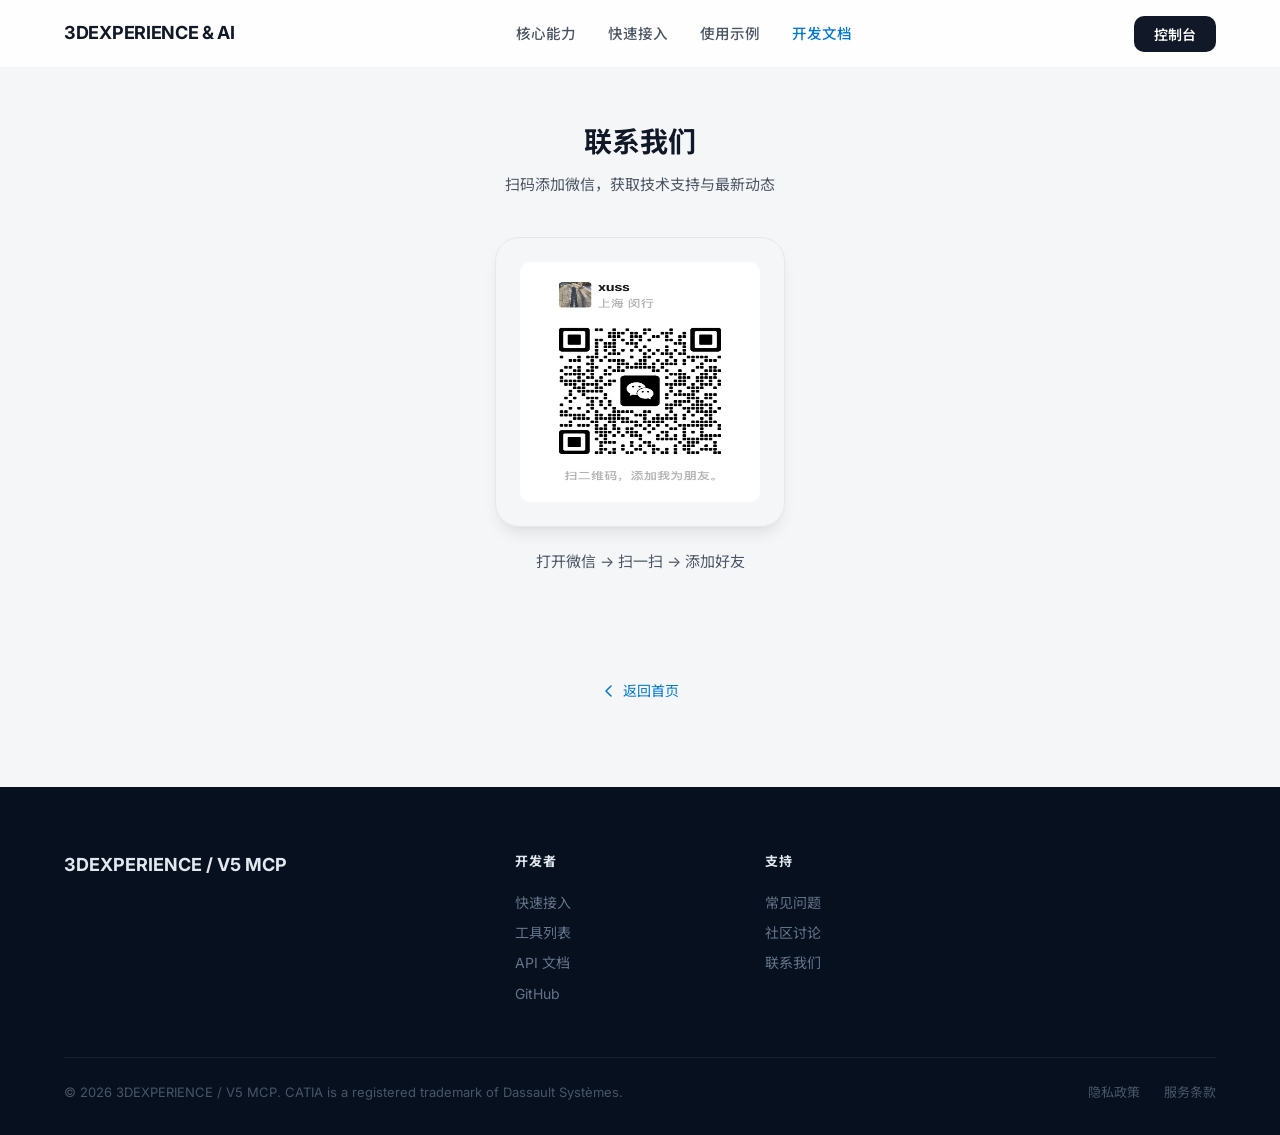
==== contact.html @ 7aa51aee "06/16/2026 Tue 19:49:35.82" ====
<!DOCTYPE html>
<html lang="zh-CN">
<head>
    <meta charset="UTF-8">
    <meta name="viewport" content="width=device-width, initial-scale=1.0">
    <title>联系我们 — 3DEXPERIENCE & V5 MCP</title>
    <link rel="stylesheet" href="css/style.css">
    <link rel="preconnect" href="https://fonts.googleapis.com">
    <link rel="preconnect" href="https://fonts.gstatic.com" crossorigin>
    <link href="https://fonts.googleapis.com/css2?family=Inter:wght@400;500;600;700;800&family=Noto+Sans+SC:wght@400;500;700;900&family=JetBrains+Mono:wght@400;500&display=swap" rel="stylesheet">
    <style>
        .contact-hero {
            min-height: 70vh;
            display: flex;
            align-items: center;
            justify-content: center;
            padding: 120px 24px 80px;
            background: var(--color-bg);
        }
        .contact-card {
            text-align: center;
            max-width: 420px;
            width: 100%;
        }
        .contact-card h1 {
            font-size: 28px;
            font-weight: 700;
            color: var(--color-text);
            margin-bottom: 8px;
        }
        .contact-card > p {
            font-size: 15px;
            color: var(--color-text-secondary);
            margin-bottom: 40px;
        }
        .qrcode-wrapper {
            display: inline-block;
            padding: 24px;
            background: var(--color-surface);
            border: 1px solid var(--color-border);
            border-radius: var(--radius-xl);
            box-shadow: var(--shadow-lg);
            transition: box-shadow 0.2s;
        }
        .qrcode-wrapper:hover {
            box-shadow: var(--shadow-xl);
        }
        .qrcode-wrapper img {
            width: 240px;
            height: 240px;
            display: block;
            border-radius: var(--radius-md);
        }
        .qrcode-hint {
            margin-top: 16px;
            font-size: 13px;
            color: var(--color-text-muted);
        }
        .back-link {
            display: inline-flex;
            align-items: center;
            gap: 6px;
            margin-top: 40px;
            font-size: 14px;
            color: var(--color-primary);
            text-decoration: none;
            transition: color 0.2s;
        }
        .back-link:hover {
            color: var(--color-primary-hover);
        }
    </style>
</head>
<body>

    <!-- ===== Navigation ===== -->
    <nav class="nav">
        <div class="nav-container">
            <div class="nav-brand">
                <span class="nav-title">3DEXPERIENCE & AI</span>
            </div>
            <div class="nav-links">
                <a href="index.html#features">核心能力</a>
                <a href="index.html#quickstart">快速接入</a>
                <a href="index.html#examples">使用示例</a>
                <a href="docs.html" class="nav-link-docs">开发文档</a>
            </div>
            <button class="btn-nav-cta">控制台</button>
            <button class="mobile-menu-btn" aria-label="菜单">
                <span></span><span></span><span></span>
            </button>
        </div>
    </nav>

    <!-- ===== Contact Hero ===== -->
    <section class="contact-hero">
        <div class="contact-card">
            <h1>联系我们</h1>
            <p>扫码添加微信，获取技术支持与最新动态</p>
            <div class="qrcode-wrapper">
                <img src="cont/wechat.jpg" alt="微信二维码">
            </div>
            <p class="qrcode-hint">打开微信 → 扫一扫 → 添加好友</p>
            <br>
            <a href="index.html" class="back-link">
                <svg width="16" height="16" viewBox="0 0 16 16" fill="none">
                    <path d="M10 3L5 8L10 13" stroke="currentColor" stroke-width="1.5" stroke-linecap="round" stroke-linejoin="round"/>
                </svg>
                返回首页
            </a>
        </div>
    </section>

    <!-- ===== Footer ===== -->
    <footer class="footer">
        <div class="footer-container">
            <div class="footer-grid">
                <div class="footer-col footer-col-brand">
                    <div class="footer-brand">
                        <span>3DEXPERIENCE / V5 MCP</span>
                    </div>
                </div>

                <div class="footer-col">
                    <h4>开发者</h4>
                    <a href="index.html#quickstart">快速接入</a>
                    <a href="docs.html">工具列表</a>
                    <a href="docs.html">API 文档</a>
                    <a href="#">GitHub</a>
                </div>

                <div class="footer-col">
                    <h4>支持</h4>
                    <a href="index.html#faq">常见问题</a>
                    <a href="#">社区讨论</a>
                    <a href="contact.html">联系我们</a>
                </div>
            </div>

            <div class="footer-bottom">
                <span>&copy; 2026 3DEXPERIENCE / V5 MCP. CATIA is a registered trademark of Dassault Systèmes.</span>
                <div class="footer-bottom-links">
                    <a href="#">隐私政策</a>
                    <a href="#">服务条款</a>
                </div>
            </div>
        </div>
    </footer>

    <script src="js/main.js"></script>
</body>
</html>
---- css/style.css ----
/* ============================================
   3DEXPERIENCE / V5 MCP - Main Stylesheet
   ============================================ */

/* ----- CSS Variables ----- */
:root {
    /* Colors — Dassault / Engineering Blue Palette */
    --color-primary: #0078D7;
    --color-primary-dark: #005A9E;
    --color-primary-light: #E0F2FE;
    --color-primary-glow: rgba(0, 120, 215, 0.15);
    --color-accent: #00B4D8;
    --color-accent-light: #E0FAFF;
    --color-success: #059669;
    --color-warning: #D97706;
    --color-danger: #DC2626;

    /* Scroll offset for fixed navbar */
    scroll-padding-top: 80px;

    /* Neutrals */
    --color-bg: #F4F6F8;
    --color-bg-white: #FFFFFF;
    --color-bg-card: #FFFFFF;
    --color-bg-code: #0D1829;
    --color-bg-footer: #07101E;
    --color-bg-cta: linear-gradient(135deg, #005A9E 0%, #0078D7 50%, #00B4D8 100%);
    
    /* Text */
    --color-text: #111827;
    --color-text-secondary: #4B5563;
    --color-text-tertiary: #9CA3AF;
    --color-text-inverse: #FFFFFF;
    
    /* Borders */
    --color-border: #E5E7EB;
    --color-border-light: #F3F4F6;
    
    /* Shadows */
    --shadow-sm: 0 1px 2px rgba(0, 0, 0, 0.05);
    --shadow-md: 0 4px 6px -1px rgba(0, 0, 0, 0.07), 0 2px 4px -2px rgba(0, 0, 0, 0.05);
    --shadow-lg: 0 10px 15px -3px rgba(0, 0, 0, 0.08), 0 4px 6px -4px rgba(0, 0, 0, 0.04);
    --shadow-xl: 0 20px 25px -5px rgba(0, 0, 0, 0.1), 0 8px 10px -6px rgba(0, 0, 0, 0.04);
    --shadow-card: 0 1px 3px rgba(0, 0, 0, 0.04), 0 1px 2px rgba(0, 0, 0, 0.06);
    --shadow-card-hover: 0 10px 25px rgba(0, 0, 0, 0.08);
    
    /* Typography */
    --font-sans: 'Inter', 'Noto Sans SC', -apple-system, BlinkMacSystemFont, 'Segoe UI', sans-serif;
    --font-mono: 'JetBrains Mono', 'Fira Code', 'Cascadia Code', monospace;
    
    /* Radii */
    --radius-sm: 6px;
    --radius-md: 10px;
    --radius-lg: 16px;
    --radius-xl: 24px;
    --radius-2xl: 32px;
    
    /* Transitions */
    --transition-fast: 150ms ease;
    --transition-normal: 250ms ease;
    --transition-slow: 400ms cubic-bezier(0.16, 1, 0.3, 1);
    
    /* Layout */
    --max-width: 1200px;
    --nav-height: 68px;
}

/* ----- Reset & Base ----- */
*, *::before, *::after {
    margin: 0;
    padding: 0;
    box-sizing: border-box;
}

html {
    scroll-behavior: smooth;
    -webkit-font-smoothing: antialiased;
    -moz-osx-font-smoothing: grayscale;
}

body {
    font-family: var(--font-sans);
    font-size: 16px;
    line-height: 1.6;
    color: var(--color-text);
    background: var(--color-bg);
    overflow-x: hidden;
}

a {
    color: inherit;
    text-decoration: none;
}

img {
    max-width: 100%;
    display: block;
}

button {
    font-family: inherit;
    cursor: pointer;
    border: none;
    outline: none;
}

/* ----- Section Container ----- */
.section-container {
    max-width: var(--max-width);
    margin: 0 auto;
    padding: 0 24px;
}

.section-header {
    text-align: center;
    margin-bottom: 56px;
}

.section-tag {
    display: inline-block;
    font-size: 13px;
    font-weight: 600;
    color: var(--color-primary);
    background: var(--color-primary-light);
    padding: 4px 14px;
    border-radius: 100px;
    margin-bottom: 16px;
    letter-spacing: 0.5px;
}

.section-title {
    font-size: 36px;
    font-weight: 800;
    color: var(--color-text);
    letter-spacing: -0.5px;
    margin-bottom: 12px;
    line-height: 1.25;
}

.section-desc {
    font-size: 18px;
    color: var(--color-text-secondary);
    max-width: 600px;
    margin: 0 auto;
}

@media (max-width: 768px) {
    .section-title {
        font-size: 28px;
    }
    .section-desc {
        font-size: 16px;
    }
    .section-header {
        margin-bottom: 40px;
    }
}

/* ============================================
   NAVIGATION
   ============================================ */
.nav {
    position: fixed;
    top: 0;
    left: 0;
    right: 0;
    height: var(--nav-height);
    background: rgba(255, 255, 255, 0.85);
    backdrop-filter: blur(20px) saturate(180%);
    -webkit-backdrop-filter: blur(20px) saturate(180%);
    border-bottom: 1px solid var(--color-border-light);
    z-index: 1000;
    transition: background var(--transition-normal), box-shadow var(--transition-normal);
}

.nav.scrolled {
    background: rgba(255, 255, 255, 0.95);
    box-shadow: 0 1px 3px rgba(0, 0, 0, 0.06);
}

.nav-container {
    max-width: var(--max-width);
    margin: 0 auto;
    padding: 0 24px;
    height: 100%;
    display: flex;
    align-items: center;
    justify-content: space-between;
}

.nav-brand {
    display: flex;
    align-items: center;
    gap: 10px;
}

.nav-logo {
    flex-shrink: 0;
}

.nav-title {
    font-size: 18px;
    font-weight: 700;
    color: var(--color-text);
    letter-spacing: -0.3px;
}

.nav-links {
    display: flex;
    align-items: center;
    gap: 32px;
}

.nav-links a {
    font-size: 14.5px;
    font-weight: 500;
    color: var(--color-text-secondary);
    transition: color var(--transition-fast);
    position: relative;
}

.nav-links a:hover {
    color: var(--color-primary);
}

.nav-links a::after {
    content: '';
    position: absolute;
    bottom: -4px;
    left: 0;
    right: 0;
    height: 2px;
    background: var(--color-primary);
    border-radius: 2px;
    transform: scaleX(0);
    transition: transform var(--transition-normal);
}

.nav-links a:hover::after {
    transform: scaleX(1);
}

.nav-link-docs {
    color: var(--color-primary) !important;
}

.btn-nav-cta {
    padding: 8px 20px;
    background: var(--color-text);
    color: var(--color-text-inverse);
    border-radius: var(--radius-md);
    font-size: 14px;
    font-weight: 600;
    transition: all var(--transition-normal);
}

.btn-nav-cta:hover {
    background: var(--color-primary);
    transform: translateY(-1px);
    box-shadow: 0 4px 12px var(--color-primary-glow);
}

.mobile-menu-btn {
    display: none;
    flex-direction: column;
    gap: 5px;
    background: none;
    padding: 4px;
}

.mobile-menu-btn span {
    width: 22px;
    height: 2px;
    background: var(--color-text);
    border-radius: 2px;
    transition: all var(--transition-normal);
}

@media (max-width: 768px) {
    .nav-links {
        display: none;
        position: absolute;
        top: var(--nav-height);
        left: 0;
        right: 0;
        flex-direction: column;
        background: var(--color-bg-white);
        padding: 20px;
        gap: 16px;
        border-bottom: 1px solid var(--color-border);
        box-shadow: var(--shadow-lg);
    }

    .nav-links.active {
        display: flex;
    }

    .btn-nav-cta {
        display: none;
    }

    .mobile-menu-btn {
        display: flex;
    }
}

/* ============================================
   HERO SECTION
   ============================================ */
.hero {
    position: relative;
    padding: 160px 0 120px;
    overflow: hidden;
    text-align: center;
}

.hero-container {
    position: relative;
    z-index: 2;
    max-width: var(--max-width);
    margin: 0 auto;
    padding: 0 24px;
}

.hero-badge {
    display: inline-flex;
    align-items: center;
    gap: 8px;
    font-size: 13px;
    font-weight: 600;
    color: var(--color-primary);
    background: var(--color-primary-light);
    padding: 6px 16px;
    border-radius: 100px;
    margin-bottom: 28px;
    border: 1px solid rgba(0, 120, 215, 0.1);
}

.badge-dot {
    width: 6px;
    height: 6px;
    border-radius: 50%;
    background: var(--color-primary);
    animation: pulse-dot 2s ease-in-out infinite;
}

@keyframes pulse-dot {
    0%, 100% { opacity: 1; transform: scale(1); }
    50% { opacity: 0.5; transform: scale(0.75); }
}

.hero-title {
    margin-bottom: 24px;
}

.hero-title-main {
    display: block;
    font-size: 56px;
    font-weight: 900;
    color: var(--color-text);
    letter-spacing: -1px;
    line-height: 1.15;
    background: linear-gradient(135deg, #07101E 0%, #0078D7 100%);
    -webkit-background-clip: text;
    -webkit-text-fill-color: transparent;
    background-clip: text;
}

.hero-title-sub {
    display: block;
    font-size: 22px;
    font-weight: 500;
    color: var(--color-text-secondary);
    margin-top: 12px;
    -webkit-text-fill-color: initial;
}

.hero-desc {
    font-size: 18px;
    color: var(--color-text-secondary);
    line-height: 1.8;
    max-width: 540px;
    margin: 0 auto 36px;
}

.hero-actions {
    display: flex;
    align-items: center;
    justify-content: center;
    gap: 16px;
    margin-bottom: 60px;
}

.btn-primary {
    display: inline-flex;
    align-items: center;
    gap: 8px;
    padding: 14px 32px;
    background: var(--color-text);
    color: var(--color-text-inverse);
    border-radius: var(--radius-lg);
    font-size: 16px;
    font-weight: 600;
    transition: all var(--transition-normal);
    border: none;
    cursor: pointer;
}

.btn-primary:hover {
    background: var(--color-primary);
    transform: translateY(-2px);
    box-shadow: 0 8px 24px var(--color-primary-glow);
}

.btn-primary svg {
    transition: transform var(--transition-normal);
}

.btn-primary:hover svg {
    transform: translateX(3px);
}

.btn-secondary {
    padding: 14px 32px;
    background: var(--color-bg-white);
    color: var(--color-text);
    border: 1.5px solid var(--color-border);
    border-radius: var(--radius-lg);
    font-size: 16px;
    font-weight: 600;
    transition: all var(--transition-normal);
    cursor: pointer;
}

.btn-secondary:hover {
    border-color: var(--color-primary);
    color: var(--color-primary);
    background: var(--color-primary-light);
}

/* Hero Stats */
.hero-stats {
    display: flex;
    align-items: center;
    justify-content: center;
    gap: 32px;
}

.stat-item {
    display: flex;
    flex-direction: column;
    gap: 4px;
}

.stat-number {
    font-size: 28px;
    font-weight: 800;
    color: var(--color-text);
    letter-spacing: -0.5px;
}

.stat-label {
    font-size: 14px;
    color: var(--color-text-tertiary);
    font-weight: 500;
}

.stat-divider {
    width: 1px;
    height: 32px;
    background: var(--color-border);
}

/* Hero Background */
.hero-bg {
    position: absolute;
    inset: 0;
    overflow: hidden;
    pointer-events: none;
}

.hero-glow {
    position: absolute;
    border-radius: 50%;
    filter: blur(120px);
    opacity: 0.3;
}

.glow-1 {
    width: 500px;
    height: 500px;
    background: rgba(0, 120, 215, 0.2);
    top: -150px;
    left: -100px;
}

.glow-2 {
    width: 400px;
    height: 400px;
    background: rgba(0, 180, 216, 0.12);
    bottom: -100px;
    right: -50px;
}

.hero-grid {
    position: absolute;
    inset: 0;
    background-image: 
        linear-gradient(rgba(0, 120, 215, 0.04) 1px, transparent 1px),
        linear-gradient(90deg, rgba(0, 120, 215, 0.04) 1px, transparent 1px);
    background-size: 60px 60px;
    mask-image: radial-gradient(ellipse at center, black 30%, transparent 70%);
}

@media (max-width: 768px) {
    .hero {
        padding: 120px 0 80px;
    }

    .hero-title-main {
        font-size: 36px;
    }

    .hero-title-sub {
        font-size: 18px;
    }

    .hero-desc {
        font-size: 16px;
    }

    .hero-actions {
        flex-direction: column;
        gap: 12px;
    }

    .hero-stats {
        flex-direction: column;
        gap: 16px;
    }

    .stat-divider {
        width: 32px;
        height: 1px;
    }
}

/* ============================================
   MODE SELECTOR
   ============================================ */
.mode-selector {
    padding: 0 0 40px;
    position: relative;
    z-index: 10;
}

.mode-tabs {
    display: flex;
    gap: 12px;
    justify-content: center;
    background: var(--color-bg-white);
    border: 1px solid var(--color-border-light);
    border-radius: var(--radius-xl);
    padding: 8px;
    box-shadow: var(--shadow-md);
    max-width: 640px;
    margin: 0 auto;
}

.mode-tab {
    display: flex;
    flex-direction: column;
    align-items: center;
    gap: 4px;
    flex: 1;
    padding: 16px 20px;
    background: transparent;
    border: 1.5px solid transparent;
    border-radius: var(--radius-lg);
    cursor: pointer;
    transition: all var(--transition-normal);
    color: var(--color-text-tertiary);
    position: relative;
}

.mode-tab svg {
    transition: all var(--transition-normal);
    margin-bottom: 2px;
}

.mode-tab span {
    font-size: 15px;
    font-weight: 700;
    letter-spacing: 0.5px;
}

.mode-tab small {
    font-size: 12px;
    font-weight: 500;
    color: inherit;
    opacity: 0.7;
}

.mode-tab:hover {
    color: var(--color-text-secondary);
    background: var(--color-bg);
    border-color: var(--color-border);
}

.mode-tab.active {
    color: var(--color-primary);
    background: var(--color-primary-light);
    border-color: rgba(0, 120, 215, 0.2);
    box-shadow: var(--shadow-sm);
}

.mode-tab.active svg {
    transform: scale(1.05);
}

/* Mode Panels */
.mode-panel {
    display: none;
    opacity: 0;
    transform: translateY(12px);
    transition: opacity 0.35s ease, transform 0.35s ease;
}

.mode-panel.active {
    display: block;
    opacity: 1;
    transform: translateY(0);
}

/* Sticky mode selector */
.mode-selector.sticky {
    position: sticky;
    top: var(--nav-height);
    background: rgba(244, 246, 248, 0.9);
    backdrop-filter: blur(12px);
    -webkit-backdrop-filter: blur(12px);
    padding: 16px 0;
    z-index: 100;
    border-bottom: 1px solid var(--color-border-light);
}

@media (max-width: 640px) {
    .mode-tabs {
        flex-direction: column;
        gap: 6px;
        border-radius: var(--radius-lg);
        padding: 6px;
    }

    .mode-tab {
        flex-direction: row;
        gap: 10px;
        padding: 12px 16px;
    }

    .mode-tab small {
        margin-left: auto;
    }
}

/* ============================================
   FEATURES SECTION
   ============================================ */
.features {
    padding: 100px 0;
    background: var(--color-bg-white);
}

.features-grid {
    display: grid;
    grid-template-columns: repeat(2, 1fr);
    gap: 24px;
}

.feature-card {
    background: var(--color-bg-card);
    border: 1px solid var(--color-border-light);
    border-radius: var(--radius-xl);
    padding: 32px;
    transition: all var(--transition-slow);
    cursor: default;
    position: relative;
    overflow: hidden;
}

.feature-card::before {
    content: '';
    position: absolute;
    inset: 0;
    background: linear-gradient(135deg, transparent 0%, rgba(0, 120, 215, 0.02) 100%);
    opacity: 0;
    transition: opacity var(--transition-slow);
}

.feature-card:hover {
    transform: translateY(-4px);
    box-shadow: var(--shadow-card-hover);
    border-color: rgba(0, 120, 215, 0.15);
}

.feature-card:hover::before {
    opacity: 1;
}

.feature-icon {
    width: 52px;
    height: 52px;
    border-radius: var(--radius-md);
    display: flex;
    align-items: center;
    justify-content: center;
    margin-bottom: 20px;
    position: relative;
    z-index: 1;
}

.feature-title {
    font-size: 20px;
    font-weight: 700;
    color: var(--color-text);
    margin-bottom: 10px;
    position: relative;
    z-index: 1;
}

.feature-desc {
    font-size: 15px;
    color: var(--color-text-secondary);
    line-height: 1.7;
    position: relative;
    z-index: 1;
}

@media (max-width: 768px) {
    .features {
        padding: 60px 0;
    }

    .features-grid {
        grid-template-columns: 1fr;
    }

    .feature-card {
        padding: 24px;
    }
}

/* ============================================
   FEATURES EXTENDED (Mini cards)
   ============================================ */
.features-extended {
    padding: 0 0 100px;
    background: var(--color-bg-white);
}

.features-grid-extended {
    display: grid;
    grid-template-columns: repeat(3, 1fr);
    gap: 16px;
}

.feature-card-mini {
    display: flex;
    align-items: center;
    gap: 12px;
    padding: 20px 24px;
    background: var(--color-bg);
    border-radius: var(--radius-lg);
    border: 1px solid var(--color-border-light);
    font-size: 15px;
    font-weight: 600;
    color: var(--color-text);
    transition: all var(--transition-normal);
}

.feature-card-mini:hover {
    border-color: var(--color-primary);
    background: var(--color-primary-light);
    transform: translateY(-2px);
}

@media (max-width: 768px) {
    .features-extended {
        padding: 0 0 60px;
    }

    .features-grid-extended {
        grid-template-columns: repeat(2, 1fr);
    }
}

@media (max-width: 480px) {
    .features-grid-extended {
        grid-template-columns: 1fr;
    }
}

/* ============================================
   QUICKSTART SECTION
   ============================================ */
.quickstart {
    padding: 100px 0;
    background: var(--color-bg);
}

.steps-row {
    display: flex;
    align-items: center;
    justify-content: center;
    gap: 16px;
    margin-bottom: 48px;
    flex-wrap: wrap;
}

.step-item {
    text-align: center;
    padding: 24px;
    background: var(--color-bg-white);
    border-radius: var(--radius-lg);
    border: 1px solid var(--color-border-light);
    min-width: 200px;
    flex: 1;
    max-width: 260px;
}

.step-number {
    display: inline-block;
    font-size: 28px;
    font-weight: 800;
    color: var(--color-primary);
    opacity: 0.3;
    margin-bottom: 8px;
}

.step-item h4 {
    font-size: 16px;
    font-weight: 700;
    margin-bottom: 6px;
}

.step-item p {
    font-size: 14px;
    color: var(--color-text-secondary);
    line-height: 1.5;
}

.step-arrow {
    color: var(--color-text-tertiary);
    flex-shrink: 0;
}

/* Code Block */
.code-block-wrapper {
    max-width: 880px;
    margin: 0 auto;
    border-radius: var(--radius-lg);
    overflow: hidden;
    box-shadow: var(--shadow-xl);
    border: 1px solid rgba(255, 255, 255, 0.1);
}

/* MCP Side-by-Side Grid */
.mcp-grid {
    display: grid;
    grid-template-columns: 1fr 1fr;
    gap: 24px;
    max-width: 1100px;
    margin: 0 auto;
}

.mcp-grid .code-block-wrapper {
    max-width: none;
    margin: 0;
}

.mcp-block .code-block {
    min-height: 180px;
}

.code-block-header {
    display: flex;
    align-items: center;
    justify-content: space-between;
    padding: 12px 20px;
    background: #2D2D3F;
    border-bottom: 1px solid rgba(255, 255, 255, 0.06);
}

.code-block-dots {
    display: flex;
    gap: 6px;
}

.dot {
    width: 10px;
    height: 10px;
    border-radius: 50%;
}

.dot-red { background: #FF5F57; }
.dot-yellow { background: #FEBC2E; }
.dot-green { background: #28C840; }

.code-block-label {
    font-size: 12px;
    color: #8B8B9E;
    font-family: var(--font-mono);
}

.btn-copy {
    display: flex;
    align-items: center;
    gap: 6px;
    padding: 6px 14px;
    background: rgba(255, 255, 255, 0.08);
    color: #8B8B9E;
    border-radius: var(--radius-sm);
    font-size: 13px;
    font-weight: 500;
    transition: all var(--transition-fast);
}

.btn-copy:hover {
    background: rgba(255, 255, 255, 0.15);
    color: #E0E0E0;
}

.btn-copy.copied {
    background: rgba(5, 150, 105, 0.2);
    color: #28C840;
}

.code-block {
    background: var(--color-bg-code);
    padding: 24px;
    margin: 0;
    overflow-x: auto;
    font-size: 14px;
    line-height: 1.75;
}

.code-block code {
    font-family: var(--font-mono);
    color: #CDD6F4;
    white-space: pre;
}

.code-key { color: #89B4FA; }
.code-string { color: #A6E3A1; }
.code-comment { color: #6C7086; font-style: italic; }

@media (max-width: 768px) {
    .quickstart {
        padding: 60px 0;
    }

    .steps-row {
        flex-direction: column;
    }

    .step-arrow {
        transform: rotate(90deg);
    }

    .step-item {
        max-width: 100%;
    }

    .code-block {
        font-size: 12px;
        padding: 16px;
    }

    .mcp-grid {
        grid-template-columns: 1fr;
        gap: 16px;
    }
}

/* ============================================
   SKILL PANEL (tab-specific)
   ============================================ */
.skill-hero {
    text-align: center;
    padding: 32px 24px 24px;
}

.skill-hero-icon {
    display: inline-flex;
    align-items: center;
    justify-content: center;
    width: 72px;
    height: 72px;
    border-radius: 20px;
    background: linear-gradient(135deg, #FFF7ED, #FFEDD5);
    margin-bottom: 20px;
    box-shadow: 0 4px 16px rgba(245, 158, 11, 0.15);
}

.skill-hero-title {
    font-size: 28px;
    font-weight: 800;
    color: var(--color-text);
    margin-bottom: 8px;
}

.skill-hero-badge {
    display: inline-block;
    font-size: 13px;
    font-weight: 600;
    color: #D97706;
    background: #FEF3C7;
    padding: 4px 14px;
    border-radius: 100px;
    margin-bottom: 12px;
}

.skill-hero-desc {
    font-size: 16px;
    color: var(--color-text-secondary);
    line-height: 1.6;
    max-width: 500px;
    margin: 0 auto 24px;
}

.btn-download-skill {
    display: inline-flex;
    align-items: center;
    gap: 10px;
    padding: 14px 36px;
    background: linear-gradient(135deg, #F59E0B, #D97706);
    color: white;
    border-radius: var(--radius-lg);
    font-size: 16px;
    font-weight: 700;
    box-shadow: 0 4px 16px rgba(245, 158, 11, 0.3);
    transition: all var(--transition-normal);
    cursor: pointer;
    text-decoration: none;
}

.btn-download-skill:hover {
    transform: translateY(-2px);
    box-shadow: 0 6px 24px rgba(245, 158, 11, 0.4);
}

/* Installation Section */
.skill-install-section {
    padding: 24px 0;
}

.skill-section-title {
    font-size: 16px;
    font-weight: 700;
    color: var(--color-text);
    text-align: center;
    margin-bottom: 20px;
    padding-bottom: 12px;
    border-bottom: 1px solid var(--color-border-light);
}

.skill-install-grid {
    display: grid;
    grid-template-columns: repeat(3, 1fr);
    gap: 14px;
    max-width: 900px;
    margin: 0 auto;
}

.skill-install-card {
    background: var(--color-bg-white);
    border: 1px solid var(--color-border-light);
    border-radius: var(--radius-lg);
    padding: 20px;
    text-align: center;
    transition: all var(--transition-normal);
}

.skill-install-card:hover {
    border-color: rgba(0, 120, 215, 0.2);
    box-shadow: var(--shadow-md);
    transform: translateY(-2px);
}

.skill-install-card-icon {
    width: 44px;
    height: 44px;
    border-radius: var(--radius-md);
    display: flex;
    align-items: center;
    justify-content: center;
    margin: 0 auto 12px;
}

.skill-install-card h5 {
    font-size: 15px;
    font-weight: 700;
    color: var(--color-text);
    margin-bottom: 6px;
}

.skill-install-card p {
    font-size: 13px;
    color: var(--color-text-secondary);
    line-height: 1.5;
}

/* Copy Instruction */
.skill-copy-section {
    max-width: 640px;
    margin: 32px auto 0;
    padding: 0 24px;
}

.copy-instruction-label {
    font-size: 14px;
    font-weight: 600;
    color: var(--color-text);
    margin-bottom: 12px;
}

.copy-instruction-box {
    display: flex;
    align-items: stretch;
    background: var(--color-bg-code);
    border-radius: var(--radius-lg);
    overflow: hidden;
    border: 1px solid rgba(255, 255, 255, 0.06);
}

.copy-instruction-code {
    flex: 1;
    padding: 16px 20px;
    font-family: var(--font-mono);
    font-size: 14px;
    color: #CDD6F4;
    line-height: 1.6;
    white-space: pre-wrap;
    word-break: break-all;
}

.btn-copy-skill {
    display: flex;
    align-items: center;
    gap: 6px;
    padding: 0 20px;
    background: rgba(255, 255, 255, 0.08);
    color: #8B8B9E;
    border-left: 1px solid rgba(255, 255, 255, 0.06);
    font-size: 13px;
    font-weight: 500;
    transition: all var(--transition-fast);
    cursor: pointer;
    flex-shrink: 0;
}

.btn-copy-skill:hover {
    background: rgba(255, 255, 255, 0.15);
    color: #E0E0E0;
}

.btn-copy-skill.copied {
    background: rgba(5, 150, 105, 0.2);
    color: #28C840;
}

/* Responsive for SKILL install grid */
@media (max-width: 768px) {
    .skill-hero-title {
        font-size: 22px;
    }

    .skill-install-grid {
        grid-template-columns: repeat(2, 1fr);
        gap: 10px;
    }

    .skill-install-card {
        padding: 16px 12px;
    }

    .skill-install-card h5 {
        font-size: 14px;
    }

    .skill-install-card p {
        font-size: 12px;
    }

    .copy-instruction-code {
        font-size: 12px;
        padding: 12px 14px;
    }
}

@media (max-width: 480px) {
    .skill-install-grid {
        grid-template-columns: 1fr 1fr;
    }

    .skill-install-card-icon {
        width: 36px;
        height: 36px;
    }

    .btn-copy-skill {
        padding: 0 14px;
    }
}

/* ============================================
   EXAMPLES SECTION
   ============================================ */
.examples {
    padding: 100px 0;
    background: var(--color-bg-white);
}

.examples-grid {
    display: grid;
    grid-template-columns: repeat(3, 1fr);
    gap: 20px;
}

.example-card {
    background: var(--color-bg);
    border: 1px solid var(--color-border-light);
    border-radius: var(--radius-lg);
    padding: 24px;
    transition: all var(--transition-slow);
}

.example-card:hover {
    box-shadow: var(--shadow-md);
    border-color: rgba(0, 120, 215, 0.12);
    transform: translateY(-2px);
}

.example-tag {
    display: inline-block;
    font-size: 12px;
    font-weight: 600;
    color: var(--color-primary);
    background: var(--color-primary-light);
    padding: 3px 10px;
    border-radius: 100px;
    margin-bottom: 16px;
}

.example-bubble {
    display: flex;
    gap: 10px;
    margin-bottom: 16px;
}

.bubble-avatar {
    width: 32px;
    height: 32px;
    border-radius: var(--radius-sm);
    background: var(--color-primary-light);
    display: flex;
    align-items: center;
    justify-content: center;
    font-size: 16px;
    flex-shrink: 0;
}

.bubble-content {
    flex: 1;
    background: var(--color-bg-white);
    border: 1px solid var(--color-border);
    border-radius: var(--radius-md);
    padding: 12px 16px;
    position: relative;
}

.bubble-content::before {
    content: '';
    position: absolute;
    left: -6px;
    top: 12px;
    width: 10px;
    height: 10px;
    background: var(--color-bg-white);
    border-left: 1px solid var(--color-border);
    border-bottom: 1px solid var(--color-border);
    transform: rotate(45deg);
}

.bubble-text {
    font-size: 14.5px;
    color: var(--color-text);
    line-height: 1.5;
}

.example-result {
    display: flex;
    align-items: flex-start;
    gap: 8px;
    padding: 10px 14px;
    background: rgba(5, 150, 105, 0.05);
    border-radius: var(--radius-sm);
    font-size: 13px;
    color: var(--color-success);
    line-height: 1.5;
}

.example-result svg {
    flex-shrink: 0;
    margin-top: 2px;
}

@media (max-width: 1024px) {
    .examples-grid {
        grid-template-columns: repeat(2, 1fr);
    }
}

@media (max-width: 768px) {
    .examples {
        padding: 60px 0;
    }

    .examples-grid {
        grid-template-columns: 1fr;
    }
}

/* ============================================
   ARCHITECTURE SECTION
   ============================================ */
.architecture {
    padding: 100px 0;
    background: var(--color-bg);
}

.arch-diagram {
    display: flex;
    align-items: center;
    justify-content: center;
    gap: 16px;
    flex-wrap: wrap;
    padding: 40px 0;
}

.arch-node {
    background: var(--color-bg-white);
    border: 1px solid var(--color-border);
    border-radius: var(--radius-lg);
    padding: 28px 32px;
    text-align: center;
    transition: all var(--transition-slow);
    min-width: 180px;
}

.arch-node:hover {
    border-color: var(--color-primary);
    box-shadow: var(--shadow-lg);
    transform: translateY(-3px);
}

.arch-node-icon {
    font-size: 32px;
    margin-bottom: 10px;
}

.arch-node span {
    display: block;
    font-size: 17px;
    font-weight: 700;
    color: var(--color-text);
    margin-bottom: 4px;
}

.arch-node small {
    font-size: 13px;
    color: var(--color-text-tertiary);
}

.arch-arrow {
    display: flex;
    flex-direction: column;
    align-items: center;
    gap: 4px;
    color: var(--color-text-tertiary);
    font-size: 12px;
    font-weight: 500;
    flex-shrink: 0;
}

@media (max-width: 768px) {
    .architecture {
        padding: 60px 0;
    }

    .arch-diagram {
        flex-direction: column;
        gap: 8px;
    }

    .arch-arrow {
        transform: rotate(90deg);
    }

    .arch-arrow span {
        display: none;
    }
}

/* ============================================
   CTA SECTION
   ============================================ */
.cta {
    padding: 80px 0;
}

.cta-card {
    background: var(--color-bg-cta);
    border-radius: var(--radius-2xl);
    padding: 64px 48px;
    text-align: center;
    color: white;
    position: relative;
    overflow: hidden;
}

.cta-card::before {
    content: '';
    position: absolute;
    top: -50%;
    right: -20%;
    width: 400px;
    height: 400px;
    background: rgba(255, 255, 255, 0.05);
    border-radius: 50%;
}

.cta-card::after {
    content: '';
    position: absolute;
    bottom: -30%;
    left: -10%;
    width: 300px;
    height: 300px;
    background: rgba(255, 255, 255, 0.03);
    border-radius: 50%;
}

.cta-card h2 {
    font-size: 32px;
    font-weight: 800;
    margin-bottom: 12px;
    position: relative;
    z-index: 1;
}

.cta-card p {
    font-size: 17px;
    opacity: 0.85;
    margin-bottom: 32px;
    position: relative;
    z-index: 1;
}

.cta-actions {
    display: flex;
    align-items: center;
    justify-content: center;
    gap: 16px;
    position: relative;
    z-index: 1;
}

.btn-light {
    background: white;
    color: var(--color-primary);
}

.btn-light:hover {
    background: rgba(255, 255, 255, 0.9);
    box-shadow: 0 8px 24px rgba(0, 0, 0, 0.15);
    transform: translateY(-2px);
}

.btn-outline-light {
    padding: 14px 32px;
    background: transparent;
    color: white;
    border: 1.5px solid rgba(255, 255, 255, 0.4);
    border-radius: var(--radius-lg);
    font-size: 16px;
    font-weight: 600;
    transition: all var(--transition-normal);
    cursor: pointer;
}

.btn-outline-light:hover {
    border-color: white;
    background: rgba(255, 255, 255, 0.1);
}

@media (max-width: 768px) {
    .cta {
        padding: 40px 0;
    }

    .cta-card {
        padding: 40px 24px;
        border-radius: var(--radius-xl);
    }

    .cta-card h2 {
        font-size: 24px;
    }

    .cta-actions {
        flex-direction: column;
    }
}

/* ============================================
   FOOTER
   ============================================ */
.footer {
    background: var(--color-bg-footer);
    color: #94A3B8;
    padding: 64px 0 32px;
}

.footer-container {
    max-width: var(--max-width);
    margin: 0 auto;
    padding: 0 24px;
}

.footer-grid {
    display: grid;
    grid-template-columns: 2fr 1fr 1fr 1fr;
    gap: 48px;
    margin-bottom: 48px;
}

.footer-brand {
    display: flex;
    align-items: center;
    gap: 10px;
    margin-bottom: 14px;
}

.footer-brand span {
    font-size: 18px;
    font-weight: 700;
    color: #E2E8F0;
}

.footer-col-brand p {
    font-size: 14px;
    line-height: 1.6;
    color: #64748B;
}

.footer-col h4 {
    font-size: 13px;
    font-weight: 700;
    color: #E2E8F0;
    text-transform: uppercase;
    letter-spacing: 1px;
    margin-bottom: 16px;
}

.footer-col a {
    display: block;
    font-size: 14px;
    color: #64748B;
    padding: 4px 0;
    transition: color var(--transition-fast);
}

.footer-col a:hover {
    color: #E2E8F0;
}

.footer-bottom {
    display: flex;
    align-items: center;
    justify-content: space-between;
    padding-top: 24px;
    border-top: 1px solid rgba(255, 255, 255, 0.06);
    font-size: 13px;
    color: #475569;
}

.footer-bottom-links {
    display: flex;
    gap: 24px;
}

.footer-bottom-links a {
    color: #475569;
    transition: color var(--transition-fast);
}

.footer-bottom-links a:hover {
    color: #94A3B8;
}

@media (max-width: 768px) {
    .footer {
        padding: 48px 0 24px;
    }

    .footer-grid {
        grid-template-columns: 1fr 1fr;
        gap: 32px;
    }

    .footer-col-brand {
        grid-column: 1 / -1;
    }

    .footer-bottom {
        flex-direction: column;
        gap: 12px;
    }
}

/* ============================================
   ANIMATIONS
   ============================================ */
@keyframes fadeInUp {
    from {
        opacity: 0;
        transform: translateY(24px);
    }
    to {
        opacity: 1;
        transform: translateY(0);
    }
}

.animate-in {
    animation: fadeInUp 0.6s ease forwards;
}

/* Toast notification */
.toast {
    position: fixed;
    bottom: 32px;
    left: 50%;
    transform: translateX(-50%) translateY(100px);
    background: var(--color-text);
    color: white;
    padding: 12px 24px;
    border-radius: var(--radius-md);
    font-size: 14px;
    font-weight: 500;
    z-index: 10000;
    opacity: 0;
    transition: all var(--transition-slow);
    box-shadow: var(--shadow-xl);
}

.toast.show {
    opacity: 1;
    transform: translateX(-50%) translateY(0);
}

/* ============================================
   SCROLLBAR
   ============================================ */
::-webkit-scrollbar {
    width: 6px;
}

::-webkit-scrollbar-track {
    background: transparent;
}

::-webkit-scrollbar-thumb {
    background: #D1D5DB;
    border-radius: 3px;
}

::-webkit-scrollbar-thumb:hover {
    background: #9CA3AF;
}

/* ============================================
   SELECTION
   ============================================ */
::selection {
    background: rgba(0, 120, 215, 0.15);
    color: var(--color-text);
}
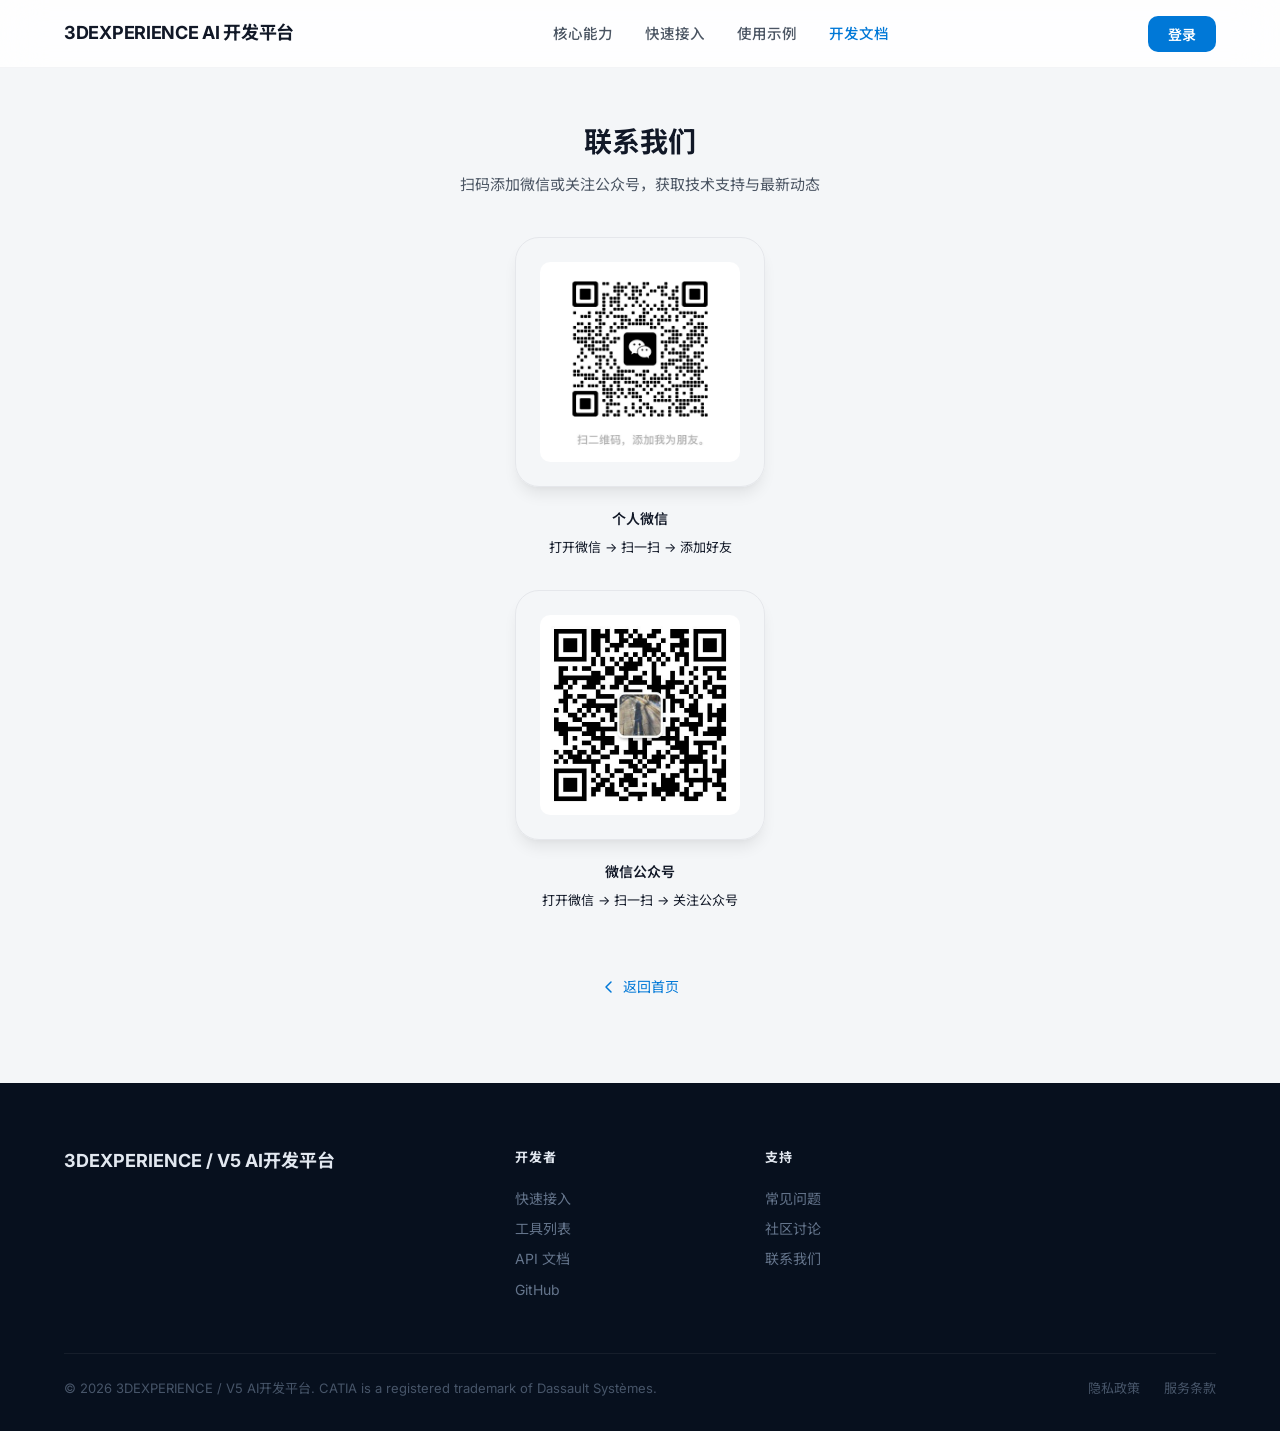
==== commit 90d2cd8f: "06/17/2026 Wed 10:17:08.00" ====
--- a/contact.html
+++ b/contact.html
@@ -33,6 +33,15 @@
             color: var(--color-text-secondary);
             margin-bottom: 40px;
         }
+        .qrcode-grid {
+            display: flex;
+            gap: 32px;
+            justify-content: center;
+            flex-wrap: wrap;
+        }
+        .qrcode-item {
+            text-align: center;
+        }
         .qrcode-wrapper {
             display: inline-block;
             padding: 24px;
@@ -46,13 +55,19 @@
             box-shadow: var(--shadow-xl);
         }
         .qrcode-wrapper img {
-            width: 240px;
-            height: 240px;
+            width: 200px;
+            height: 200px;
             display: block;
             border-radius: var(--radius-md);
         }
+        .qrcode-label {
+            margin-top: 14px;
+            font-size: 14px;
+            font-weight: 600;
+            color: var(--color-text);
+        }
         .qrcode-hint {
-            margin-top: 16px;
+            margin-top: 6px;
             font-size: 13px;
             color: var(--color-text-muted);
         }
@@ -73,34 +88,29 @@
 </head>
 <body>
 
-    <!-- ===== Navigation ===== -->
-    <nav class="nav">
-        <div class="nav-container">
-            <div class="nav-brand">
-                <span class="nav-title">3DEXPERIENCE & AI</span>
-            </div>
-            <div class="nav-links">
-                <a href="index.html#features">核心能力</a>
-                <a href="index.html#quickstart">快速接入</a>
-                <a href="index.html#examples">使用示例</a>
-                <a href="docs.html" class="nav-link-docs">开发文档</a>
-            </div>
-            <button class="btn-nav-cta">控制台</button>
-            <button class="mobile-menu-btn" aria-label="菜单">
-                <span></span><span></span><span></span>
-            </button>
-        </div>
-    </nav>
+    <div id="nav-placeholder"></div>
 
     <!-- ===== Contact Hero ===== -->
     <section class="contact-hero">
         <div class="contact-card">
             <h1>联系我们</h1>
-            <p>扫码添加微信，获取技术支持与最新动态</p>
-            <div class="qrcode-wrapper">
-                <img src="cont/wechat.jpg" alt="微信二维码">
+            <p>扫码添加微信或关注公众号，获取技术支持与最新动态</p>
+            <div class="qrcode-grid">
+                <div class="qrcode-item">
+                    <div class="qrcode-wrapper">
+                        <img src="cont/wechat.jpg" alt="微信二维码">
+                    </div>
+                    <div class="qrcode-label">个人微信</div>
+                    <p class="qrcode-hint">打开微信 → 扫一扫 → 添加好友</p>
+                </div>
+                <div class="qrcode-item">
+                    <div class="qrcode-wrapper">
+                        <img src="cont/wechat-gzh.jpg" alt="微信公众号二维码">
+                    </div>
+                    <div class="qrcode-label">微信公众号</div>
+                    <p class="qrcode-hint">打开微信 → 扫一扫 → 关注公众号</p>
+                </div>
             </div>
-            <p class="qrcode-hint">打开微信 → 扫一扫 → 添加好友</p>
             <br>
             <a href="index.html" class="back-link">
                 <svg width="16" height="16" viewBox="0 0 16 16" fill="none">
@@ -111,42 +121,9 @@
         </div>
     </section>
 
-    <!-- ===== Footer ===== -->
-    <footer class="footer">
-        <div class="footer-container">
-            <div class="footer-grid">
-                <div class="footer-col footer-col-brand">
-                    <div class="footer-brand">
-                        <span>3DEXPERIENCE / V5 MCP</span>
-                    </div>
-                </div>
+    <div id="footer-placeholder"></div>
 
-                <div class="footer-col">
-                    <h4>开发者</h4>
-                    <a href="index.html#quickstart">快速接入</a>
-                    <a href="docs.html">工具列表</a>
-                    <a href="docs.html">API 文档</a>
-                    <a href="#">GitHub</a>
-                </div>
-
-                <div class="footer-col">
-                    <h4>支持</h4>
-                    <a href="index.html#faq">常见问题</a>
-                    <a href="#">社区讨论</a>
-                    <a href="contact.html">联系我们</a>
-                </div>
-            </div>
-
-            <div class="footer-bottom">
-                <span>&copy; 2026 3DEXPERIENCE / V5 MCP. CATIA is a registered trademark of Dassault Systèmes.</span>
-                <div class="footer-bottom-links">
-                    <a href="#">隐私政策</a>
-                    <a href="#">服务条款</a>
-                </div>
-            </div>
-        </div>
-    </footer>
-
+    <script src="js/components.js"></script>
     <script src="js/main.js"></script>
 </body>
 </html>
--- a/css/style.css
+++ b/css/style.css
@@ -246,8 +246,8 @@
 
 .btn-nav-cta {
     padding: 8px 20px;
-    background: var(--color-text);
-    color: var(--color-text-inverse);
+    background: var(--color-primary);
+    color: #fff;
     border-radius: var(--radius-md);
     font-size: 14px;
     font-weight: 600;
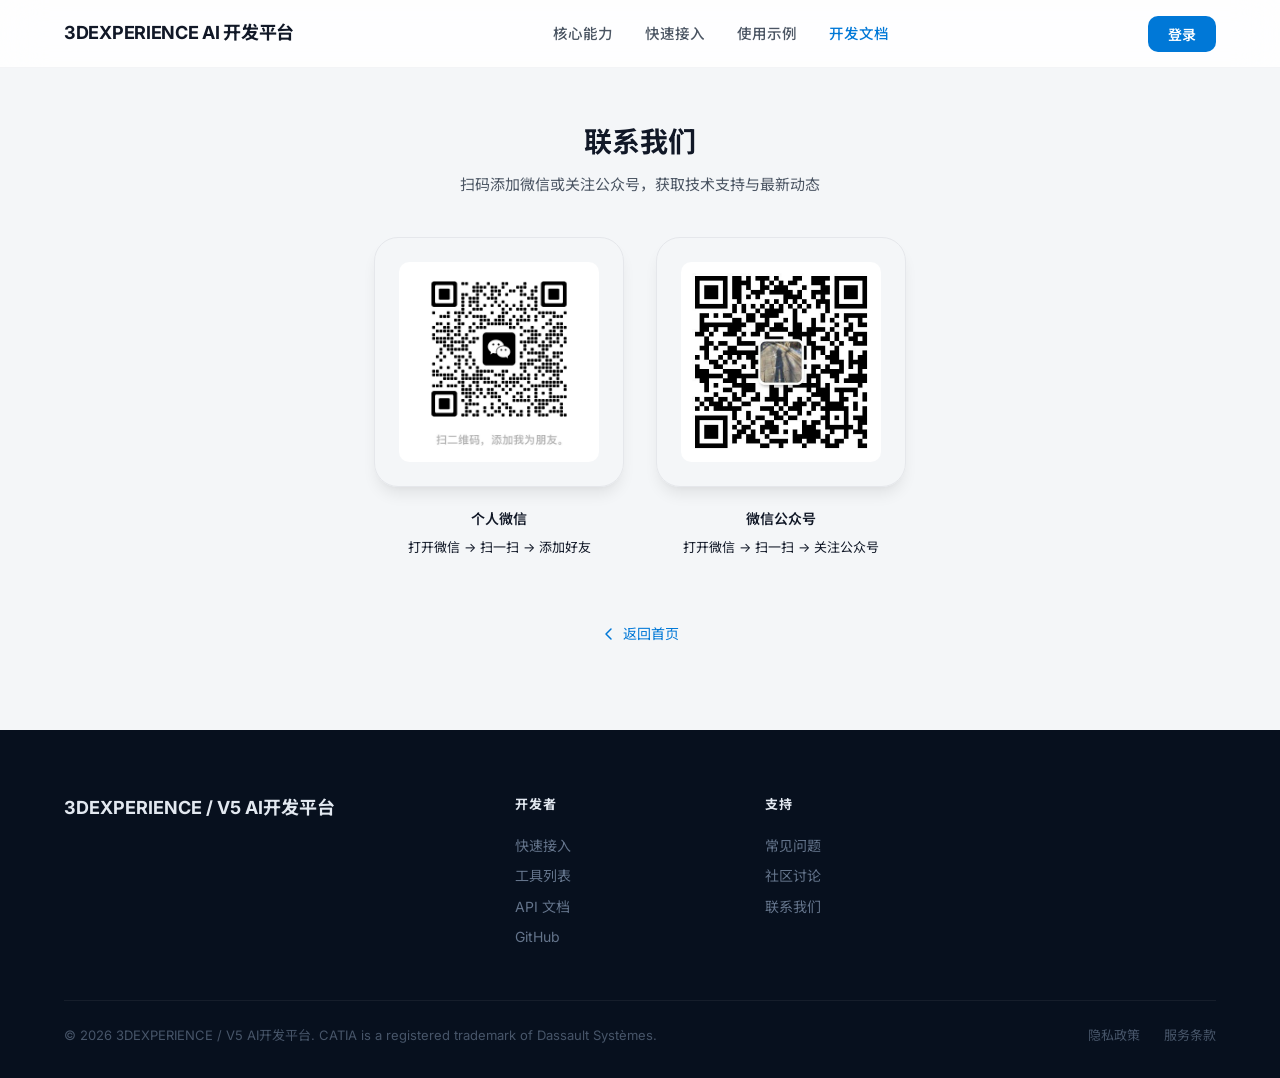
==== commit 80704ec1: "06/17/2026 Wed 10:41:27.75" ====
--- a/contact.html
+++ b/contact.html
@@ -19,7 +19,7 @@
         }
         .contact-card {
             text-align: center;
-            max-width: 420px;
+            max-width: 640px;
             width: 100%;
         }
         .contact-card h1 {
@@ -37,7 +37,11 @@
             display: flex;
             gap: 32px;
             justify-content: center;
-            flex-wrap: wrap;
+        }
+        @media (max-width: 560px) {
+            .qrcode-grid {
+                flex-wrap: wrap;
+            }
         }
         .qrcode-item {
             text-align: center;
